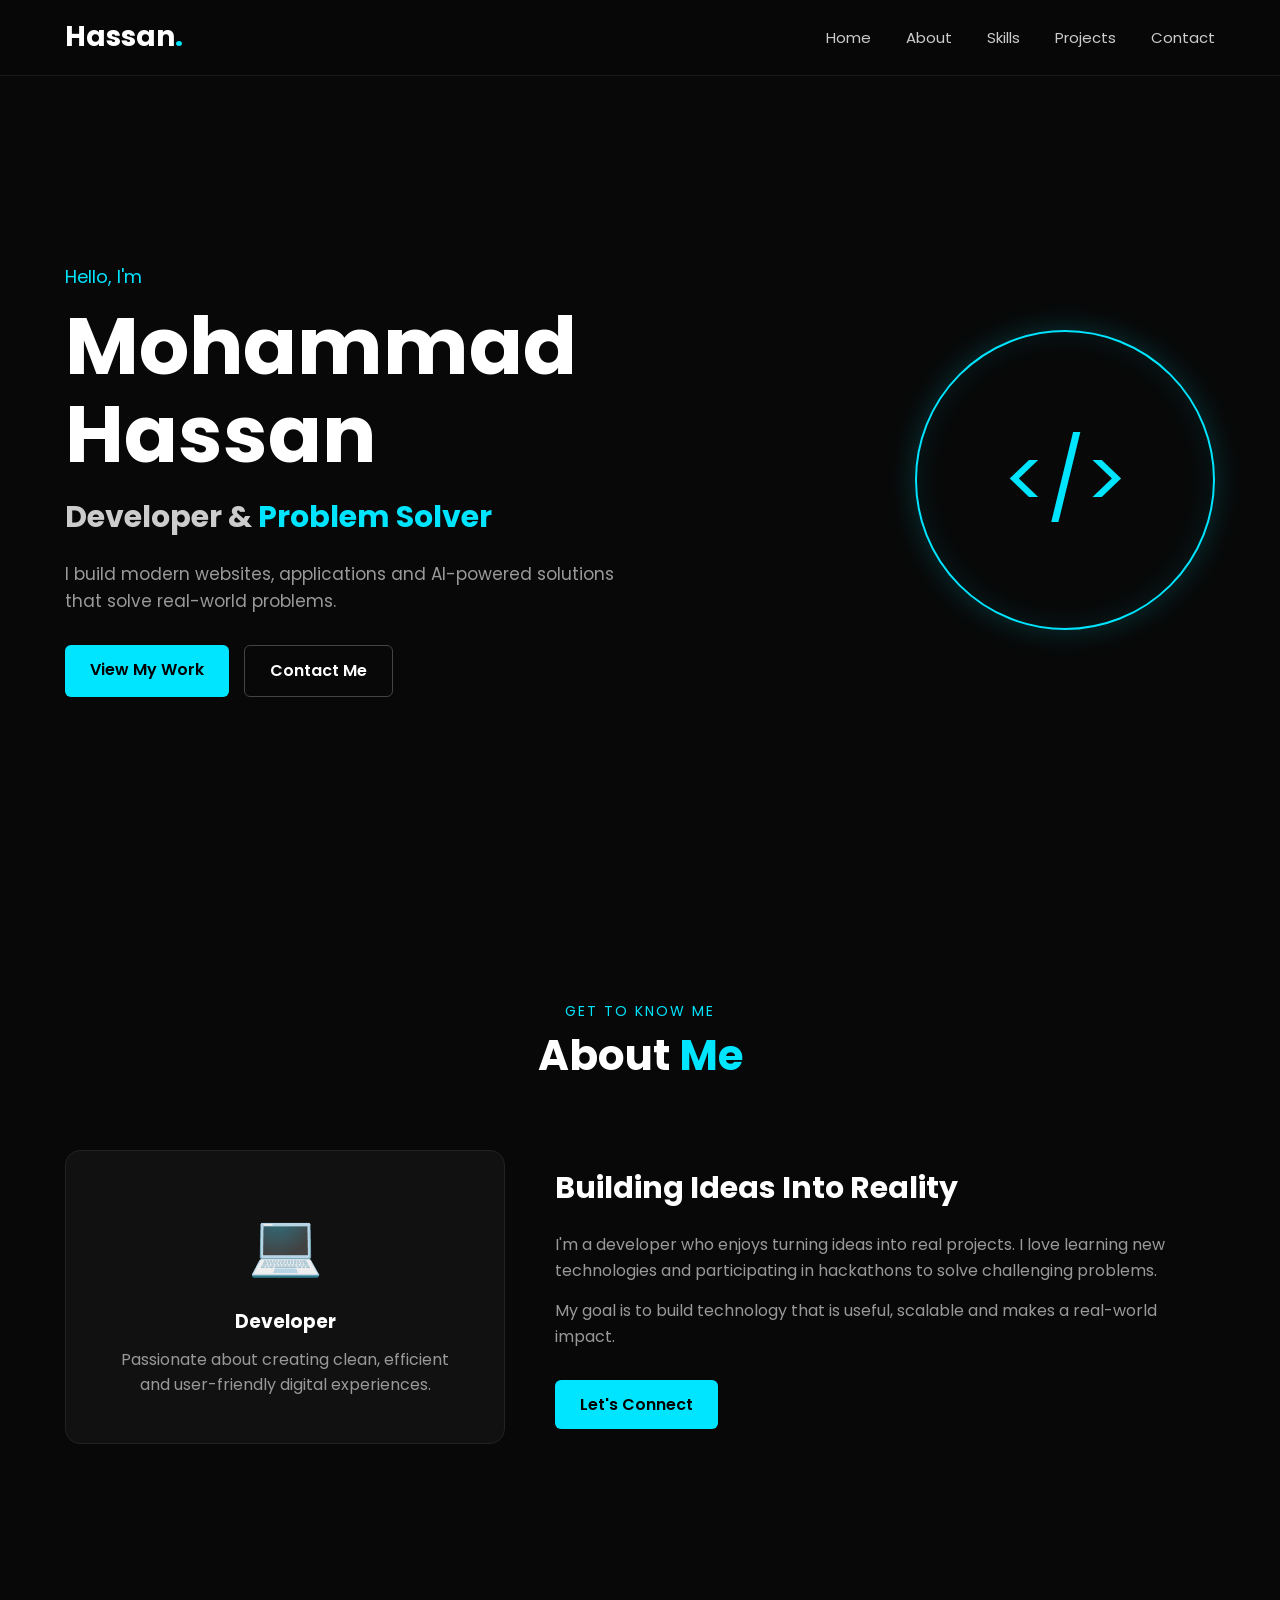
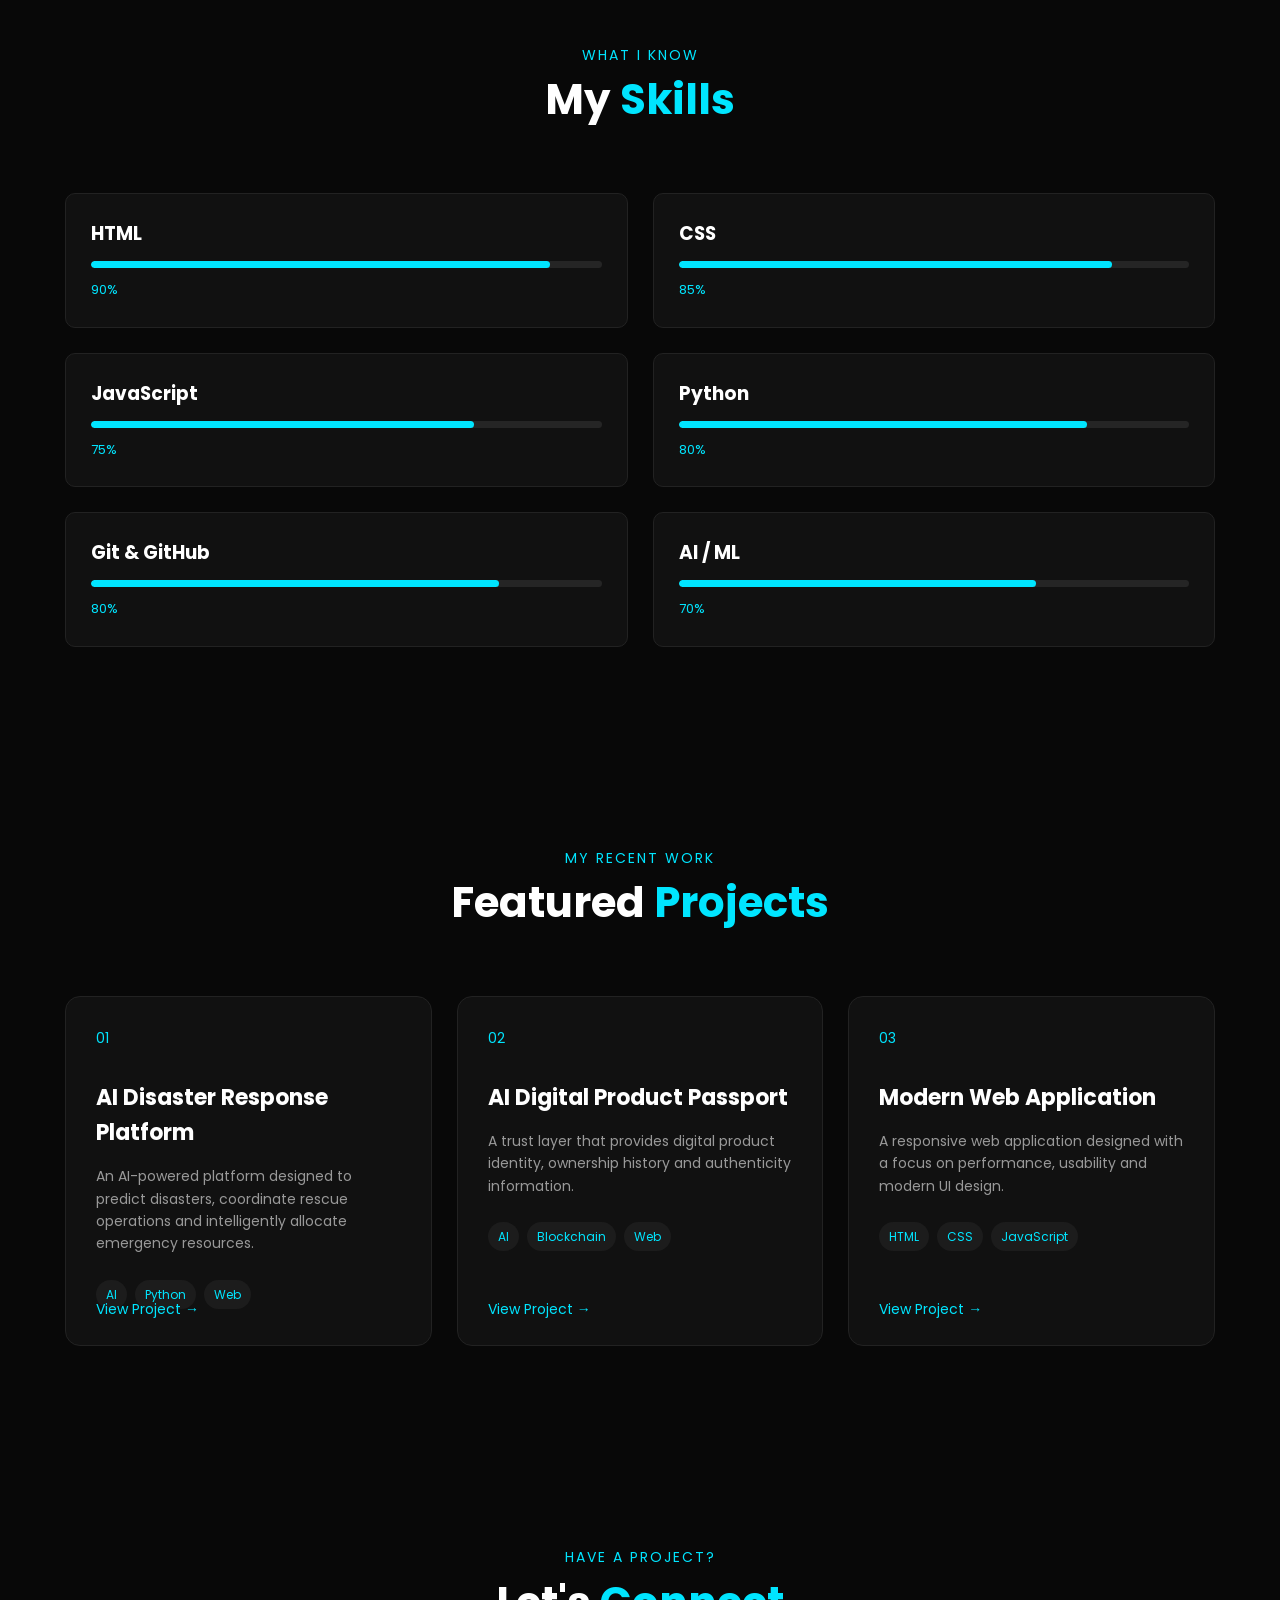
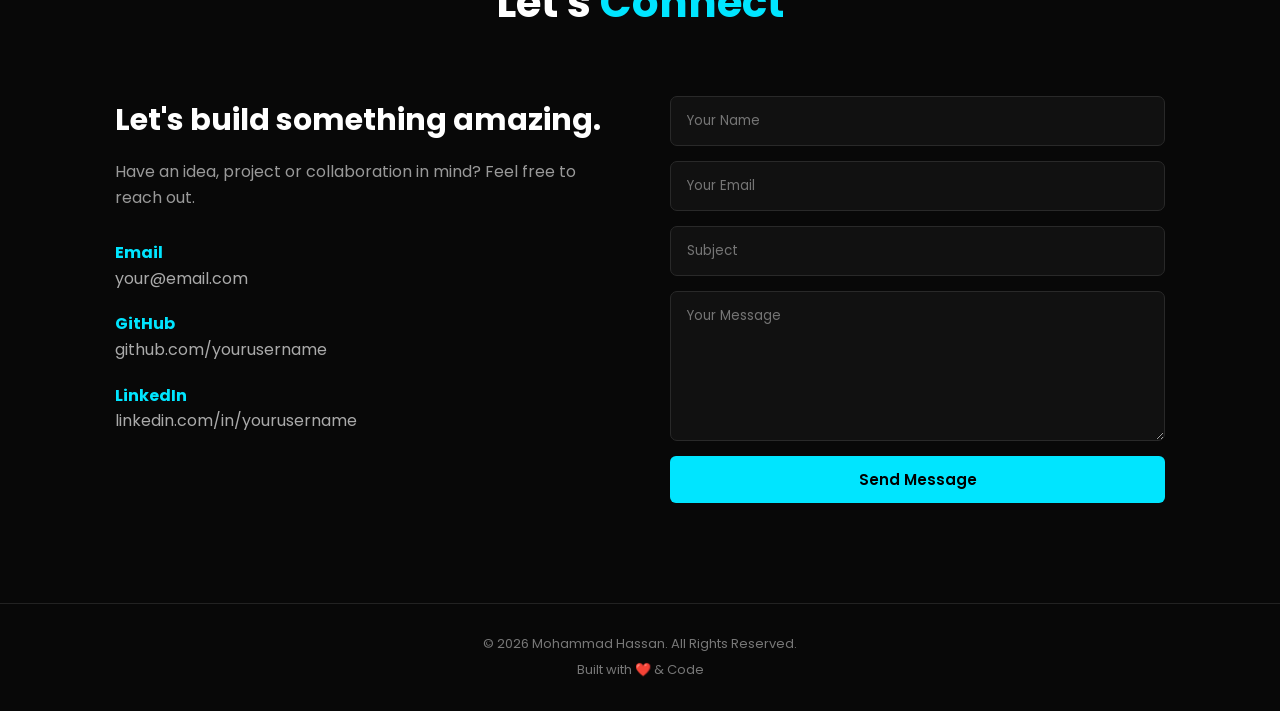
==== index.html @ 222332b6 "organised demo portfolio" ====
<!DOCTYPE html>
<html lang="en">
<head>
    <meta charset="UTF-8">
    <meta name="viewport" content="width=device-width, initial-scale=1.0">
    <title>My Portfolio | Hassan</title>

    <link rel="stylesheet" href="style.css">

    <!-- Google Font -->
    <link rel="preconnect" href="https://fonts.googleapis.com">
    <link rel="preconnect" href="https://fonts.gstatic.com" crossorigin>
    <link href="https://fonts.googleapis.com/css2?family=Poppins:wght@300;400;500;600;700&display=swap" rel="stylesheet">
</head>

<body>

    <!-- Navbar -->
    <header>
        <nav class="navbar">
            <div class="logo">Hassan<span>.</span></div>

            <ul class="nav-links">
                <li><a href="#home">Home</a></li>
                <li><a href="#about">About</a></li>
                <li><a href="#skills">Skills</a></li>
                <li><a href="#projects">Projects</a></li>
                <li><a href="#contact">Contact</a></li>
            </ul>
        </nav>
    </header>

    <!-- Hero Section -->
    <section id="home" class="hero">

        <div class="hero-content">
            <p class="hello">Hello, I'm</p>

            <h1>Mohammad Hassan</h1>

            <h2>Developer & <span>Problem Solver</span></h2>

            <p class="hero-text">
                I build modern websites, applications and AI-powered
                solutions that solve real-world problems.
            </p>

            <div class="hero-buttons">
                <a href="#projects" class="btn primary-btn">View My Work</a>
                <a href="#contact" class="btn secondary-btn">Contact Me</a>
            </div>
        </div>

        <div class="hero-image">
            <div class="profile-circle">
                <span>&lt;/&gt;</span>
            </div>
        </div>

    </section>

    <!-- About -->
    <section id="about" class="section">

        <div class="section-title">
            <p>Get To Know Me</p>
            <h2>About <span>Me</span></h2>
        </div>

        <div class="about-content">

            <div class="about-card">
                <div class="about-icon">💻</div>
                <h3>Developer</h3>
                <p>
                    Passionate about creating clean, efficient and
                    user-friendly digital experiences.
                </p>
            </div>

            <div class="about-text">
                <h3>Building Ideas Into Reality</h3>

                <p>
                    I'm a developer who enjoys turning ideas into real
                    projects. I love learning new technologies and
                    participating in hackathons to solve challenging
                    problems.
                </p>

                <p>
                    My goal is to build technology that is useful,
                    scalable and makes a real-world impact.
                </p>

                <a href="#contact" class="btn primary-btn">Let's Connect</a>
            </div>

        </div>
    </section>

    <!-- Skills -->
    <section id="skills" class="section skills-section">

        <div class="section-title">
            <p>What I Know</p>
            <h2>My <span>Skills</span></h2>
        </div>

        <div class="skills-grid">

            <div class="skill-card">
                <h3>HTML</h3>
                <div class="progress">
                    <div class="progress-bar html"></div>
                </div>
                <span>90%</span>
            </div>

            <div class="skill-card">
                <h3>CSS</h3>
                <div class="progress">
                    <div class="progress-bar css"></div>
                </div>
                <span>85%</span>
            </div>

            <div class="skill-card">
                <h3>JavaScript</h3>
                <div class="progress">
                    <div class="progress-bar js"></div>
                </div>
                <span>75%</span>
            </div>

            <div class="skill-card">
                <h3>Python</h3>
                <div class="progress">
                    <div class="progress-bar python"></div>
                </div>
                <span>80%</span>
            </div>

            <div class="skill-card">
                <h3>Git & GitHub</h3>
                <div class="progress">
                    <div class="progress-bar git"></div>
                </div>
                <span>80%</span>
            </div>

            <div class="skill-card">
                <h3>AI / ML</h3>
                <div class="progress">
                    <div class="progress-bar ai"></div>
                </div>
                <span>70%</span>
            </div>

        </div>
    </section>

    <!-- Projects -->
    <section id="projects" class="section">

        <div class="section-title">
            <p>My Recent Work</p>
            <h2>Featured <span>Projects</span></h2>
        </div>

        <div class="projects-grid">

            <div class="project-card">
                <div class="project-number">01</div>
                <h3>AI Disaster Response Platform</h3>

                <p>
                    An AI-powered platform designed to predict disasters,
                    coordinate rescue operations and intelligently allocate
                    emergency resources.
                </p>

                <div class="project-tags">
                    <span>AI</span>
                    <span>Python</span>
                    <span>Web</span>
                </div>

                <a href="#" class="project-link">View Project →</a>
            </div>

            <div class="project-card">
                <div class="project-number">02</div>
                <h3>AI Digital Product Passport</h3>

                <p>
                    A trust layer that provides digital product identity,
                    ownership history and authenticity information.
                </p>

                <div class="project-tags">
                    <span>AI</span>
                    <span>Blockchain</span>
                    <span>Web</span>
                </div>

                <a href="#" class="project-link">View Project →</a>
            </div>

            <div class="project-card">
                <div class="project-number">03</div>
                <h3>Modern Web Application</h3>

                <p>
                    A responsive web application designed with a focus on
                    performance, usability and modern UI design.
                </p>

                <div class="project-tags">
                    <span>HTML</span>
                    <span>CSS</span>
                    <span>JavaScript</span>
                </div>

                <a href="#" class="project-link">View Project →</a>
            </div>

        </div>
    </section>

    <!-- Contact -->
    <section id="contact" class="section contact-section">

        <div class="section-title">
            <p>Have a Project?</p>
            <h2>Let's <span>Connect</span></h2>
        </div>

        <div class="contact-container">

            <div class="contact-info">
                <h3>Let's build something amazing.</h3>

                <p>
                    Have an idea, project or collaboration in mind?
                    Feel free to reach out.
                </p>

                <div class="contact-item">
                    <strong>Email</strong>
                    <p>your@email.com</p>
                </div>

                <div class="contact-item">
                    <strong>GitHub</strong>
                    <p>github.com/yourusername</p>
                </div>

                <div class="contact-item">
                    <strong>LinkedIn</strong>
                    <p>linkedin.com/in/yourusername</p>
                </div>
            </div>

            <form class="contact-form">

                <input type="text" placeholder="Your Name" required>

                <input type="email" placeholder="Your Email" required>

                <input type="text" placeholder="Subject">

                <textarea rows="6" placeholder="Your Message"></textarea>

                <button type="submit" class="btn primary-btn">
                    Send Message
                </button>

            </form>

        </div>
    </section>

    <!-- Footer -->
    <footer>
        <p>
            © 2026 Mohammad Hassan. All Rights Reserved.
        </p>

        <p>Built with ❤️ & Code</p>
    </footer>

</body>
</html>
---- style.css ----
/* =========================
   RESET
========================= */

* {
    margin: 0;
    padding: 0;
    box-sizing: border-box;
}

html {
    scroll-behavior: smooth;
}

body {
    font-family: "Poppins", sans-serif;
    background: #080808;
    color: #ffffff;
    line-height: 1.6;
}

a {
    text-decoration: none;
    color: inherit;
}

ul {
    list-style: none;
}


/* =========================
   NAVBAR
========================= */

header {
    position: fixed;
    width: 100%;
    top: 0;
    left: 0;
    z-index: 1000;
    background: rgba(8, 8, 8, 0.85);
    backdrop-filter: blur(12px);
    border-bottom: 1px solid rgba(255, 255, 255, 0.08);
}

.navbar {
    max-width: 1200px;
    margin: auto;
    height: 75px;
    display: flex;
    justify-content: space-between;
    align-items: center;
    padding: 0 25px;
}

.logo {
    font-size: 28px;
    font-weight: 700;
}

.logo span {
    color: #00e5ff;
}

.nav-links {
    display: flex;
    gap: 35px;
}

.nav-links a {
    color: #ccc;
    font-size: 15px;
    transition: 0.3s;
}

.nav-links a:hover {
    color: #00e5ff;
}


/* =========================
   HERO
========================= */

.hero {
    min-height: 100vh;
    max-width: 1200px;
    margin: auto;
    padding: 120px 25px 60px;

    display: flex;
    align-items: center;
    justify-content: space-between;
    gap: 50px;
}

.hero-content {
    max-width: 650px;
}

.hello {
    color: #00e5ff;
    font-size: 18px;
    margin-bottom: 10px;
}

.hero h1 {
    font-size: clamp(45px, 7vw, 80px);
    line-height: 1.1;
    margin-bottom: 15px;
}

.hero h2 {
    font-size: 30px;
    color: #ccc;
    margin-bottom: 20px;
}

.hero h2 span {
    color: #00e5ff;
}

.hero-text {
    color: #999;
    max-width: 550px;
    font-size: 17px;
    margin-bottom: 30px;
}

.hero-buttons {
    display: flex;
    gap: 15px;
}

.btn {
    display: inline-block;
    padding: 12px 25px;
    border-radius: 6px;
    font-weight: 600;
    transition: 0.3s;
}

.primary-btn {
    background: #00e5ff;
    color: #000;
}

.primary-btn:hover {
    transform: translateY(-3px);
    box-shadow: 0 10px 30px rgba(0, 229, 255, 0.25);
}

.secondary-btn {
    border: 1px solid #444;
    color: white;
}

.secondary-btn:hover {
    border-color: #00e5ff;
    color: #00e5ff;
}


/* =========================
   HERO IMAGE
========================= */

.hero-image {
    display: flex;
    justify-content: center;
    align-items: center;
}

.profile-circle {
    width: 300px;
    height: 300px;
    border-radius: 50%;

    display: flex;
    align-items: center;
    justify-content: center;

    border: 2px solid #00e5ff;
    box-shadow:
        0 0 30px rgba(0, 229, 255, 0.2),
        inset 0 0 30px rgba(0, 229, 255, 0.1);
}

.profile-circle span {
    font-size: 80px;
    color: #00e5ff;
}


/* =========================
   SECTIONS
========================= */

.section {
    max-width: 1200px;
    margin: auto;
    padding: 100px 25px;
}

.section-title {
    text-align: center;
    margin-bottom: 60px;
}

.section-title p {
    color: #00e5ff;
    font-size: 14px;
    text-transform: uppercase;
    letter-spacing: 2px;
}

.section-title h2 {
    font-size: 42px;
}

.section-title h2 span {
    color: #00e5ff;
}


/* =========================
   ABOUT
========================= */

.about-content {
    display: grid;
    grid-template-columns: 1fr 1.5fr;
    gap: 50px;
    align-items: center;
}

.about-card {
    padding: 45px;
    text-align: center;
    background: #111;
    border: 1px solid #222;
    border-radius: 15px;
}

.about-icon {
    font-size: 60px;
    margin-bottom: 15px;
}

.about-card h3 {
    margin-bottom: 10px;
}

.about-card p {
    color: #999;
}

.about-text h3 {
    font-size: 30px;
    margin-bottom: 20px;
}

.about-text p {
    color: #999;
    margin-bottom: 15px;
}

.about-text .btn {
    margin-top: 15px;
}


/* =========================
   SKILLS
========================= */

.skills-section {
    max-width: 1200px;
}

.skills-grid {
    display: grid;
    grid-template-columns: repeat(2, 1fr);
    gap: 25px;
}

.skill-card {
    background: #111;
    padding: 25px;
    border-radius: 10px;
    border: 1px solid #222;
}

.skill-card h3 {
    margin-bottom: 12px;
}

.skill-card > span {
    color: #00e5ff;
    font-size: 13px;
}

.progress {
    height: 7px;
    background: #252525;
    border-radius: 10px;
    overflow: hidden;
    margin-bottom: 8px;
}

.progress-bar {
    height: 100%;
    background: #00e5ff;
    border-radius: 10px;
}

.html {
    width: 90%;
}

.css {
    width: 85%;
}

.js {
    width: 75%;
}

.python {
    width: 80%;
}

.git {
    width: 80%;
}

.ai {
    width: 70%;
}


/* =========================
   PROJECTS
========================= */

.projects-grid {
    display: grid;
    grid-template-columns: repeat(3, 1fr);
    gap: 25px;
}

.project-card {
    position: relative;
    padding: 30px;
    min-height: 350px;

    background: #111;
    border: 1px solid #222;
    border-radius: 15px;

    transition: 0.3s;
}

.project-card:hover {
    transform: translateY(-8px);
    border-color: #00e5ff;
}

.project-number {
    color: #00e5ff;
    font-size: 14px;
    margin-bottom: 30px;
}

.project-card h3 {
    font-size: 22px;
    margin-bottom: 15px;
}

.project-card p {
    color: #999;
    font-size: 14px;
}

.project-tags {
    display: flex;
    flex-wrap: wrap;
    gap: 8px;
    margin-top: 25px;
}

.project-tags span {
    padding: 5px 10px;
    border-radius: 20px;
    background: #1c1c1c;
    color: #00e5ff;
    font-size: 12px;
}

.project-link {
    position: absolute;
    bottom: 25px;
    color: #00e5ff;
    font-size: 14px;
}


/* =========================
   CONTACT
========================= */

.contact-section {
    max-width: 1100px;
}

.contact-container {
    display: grid;
    grid-template-columns: 1fr 1fr;
    gap: 60px;
}

.contact-info h3 {
    font-size: 30px;
    margin-bottom: 15px;
}

.contact-info > p {
    color: #999;
    margin-bottom: 30px;
}

.contact-item {
    margin-bottom: 20px;
}

.contact-item strong {
    color: #00e5ff;
}

.contact-item p {
    color: #aaa;
}

.contact-form {
    display: flex;
    flex-direction: column;
    gap: 15px;
}

.contact-form input,
.contact-form textarea {
    width: 100%;
    padding: 14px 16px;

    background: #111;
    color: white;

    border: 1px solid #292929;
    border-radius: 7px;

    font-family: inherit;
    outline: none;
}

.contact-form input:focus,
.contact-form textarea:focus {
    border-color: #00e5ff;
}

.contact-form textarea {
    resize: vertical;
}

.contact-form button {
    border: none;
    cursor: pointer;
    font-family: inherit;
    font-size: 15px;
}


/* =========================
   FOOTER
========================= */

footer {
    text-align: center;
    padding: 30px 20px;
    border-top: 1px solid #222;
    color: #777;
    font-size: 13px;
}

footer p:first-child {
    margin-bottom: 5px;
}


/* =========================
   RESPONSIVE DESIGN
========================= */

@media (max-width: 850px) {

    .nav-links {
        gap: 15px;
    }

    .hero {
        flex-direction: column-reverse;
        text-align: center;
        justify-content: center;
    }

    .hero-text {
        margin-left: auto;
        margin-right: auto;
    }

    .hero-buttons {
        justify-content: center;
    }

    .profile-circle {
        width: 220px;
        height: 220px;
    }

    .profile-circle span {
        font-size: 60px;
    }

    .about-content {
        grid-template-columns: 1fr;
    }

    .projects-grid {
        grid-template-columns: 1fr 1fr;
    }

    .contact-container {
        grid-template-columns: 1fr;
    }
}


@media (max-width: 600px) {

    .navbar {
        height: auto;
        padding: 18px;
        flex-direction: column;
        gap: 15px;
    }

    .nav-links {
        flex-wrap: wrap;
        justify-content: center;
        gap: 15px;
    }

    .hero {
        padding-top: 160px;
    }

    .hero h1 {
        font-size: 45px;
    }

    .hero h2 {
        font-size: 22px;
    }

    .hero-buttons {
        flex-direction: column;
    }

    .section {
        padding: 70px 20px;
    }

    .section-title h2 {
        font-size: 34px;
    }

    .skills-grid,
    .projects-grid {
        grid-template-columns: 1fr;
    }

    .project-card {
        min-height: 330px;
    }
}
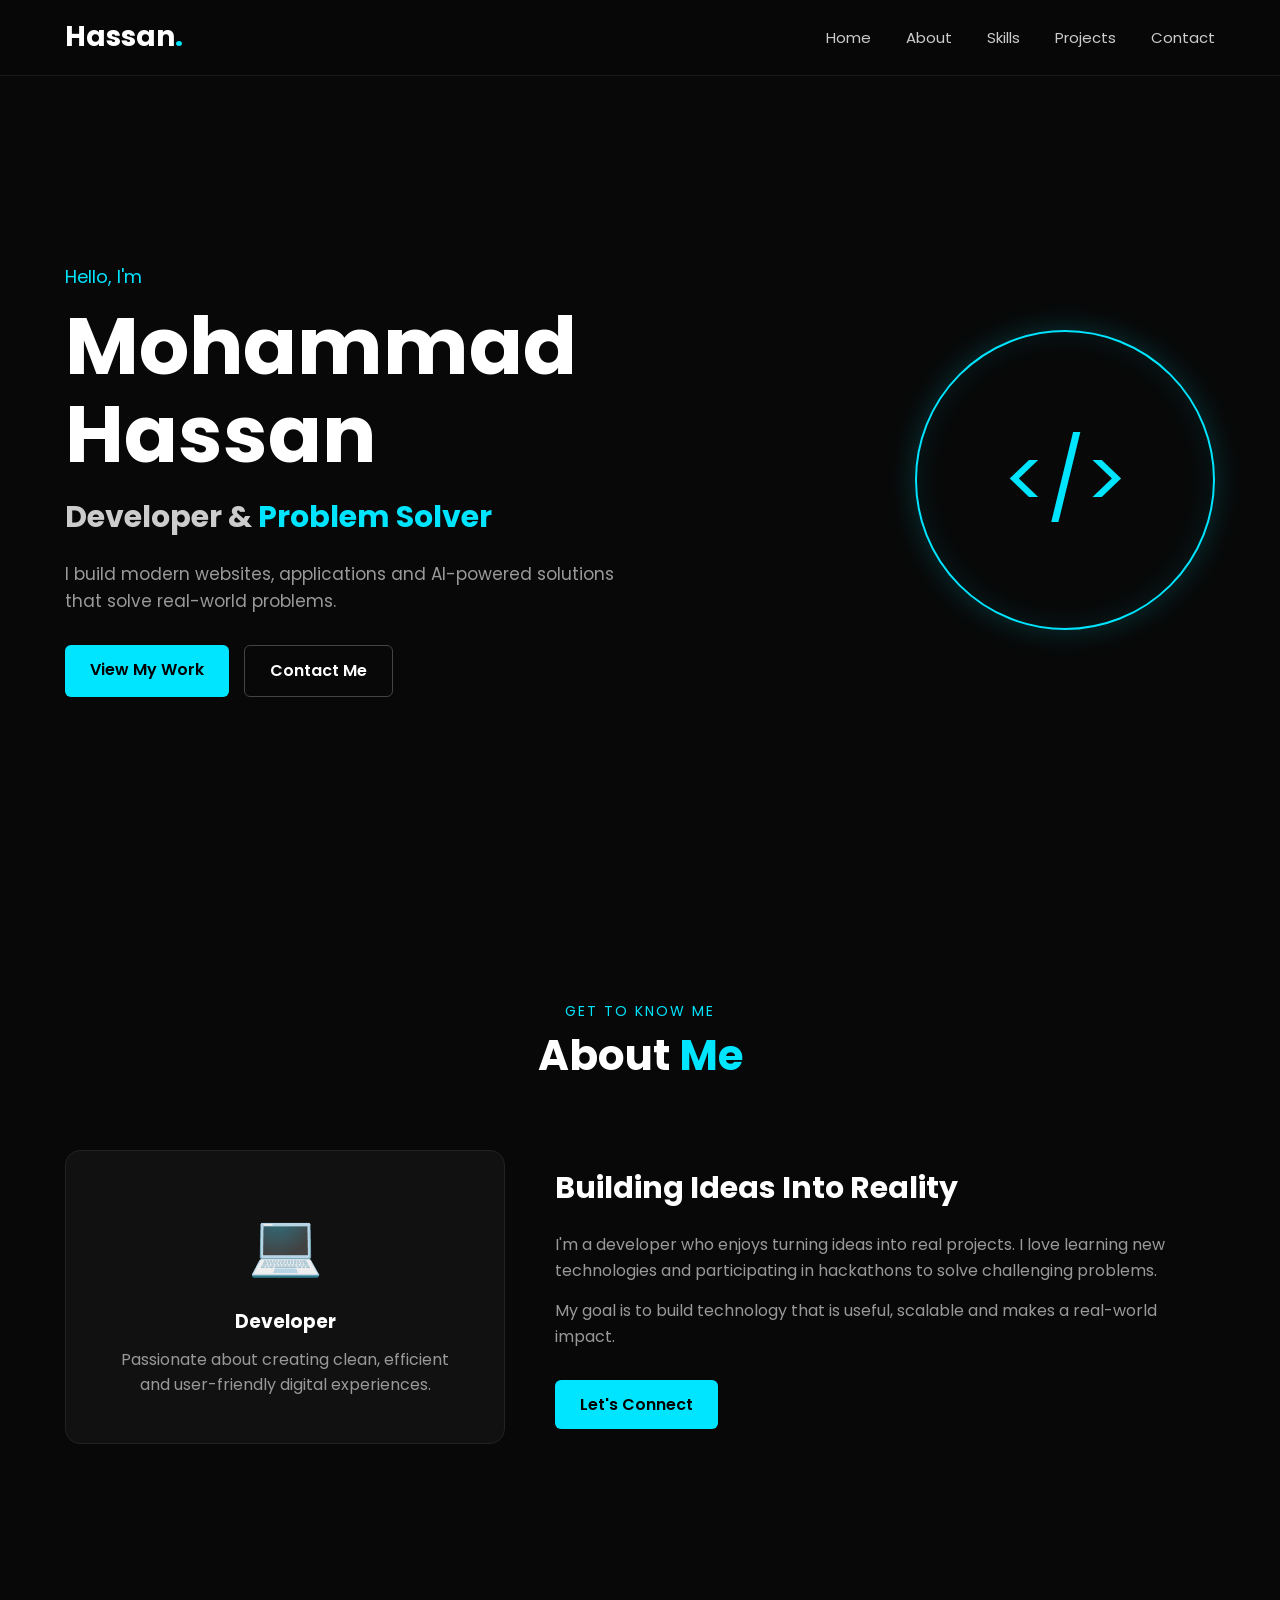
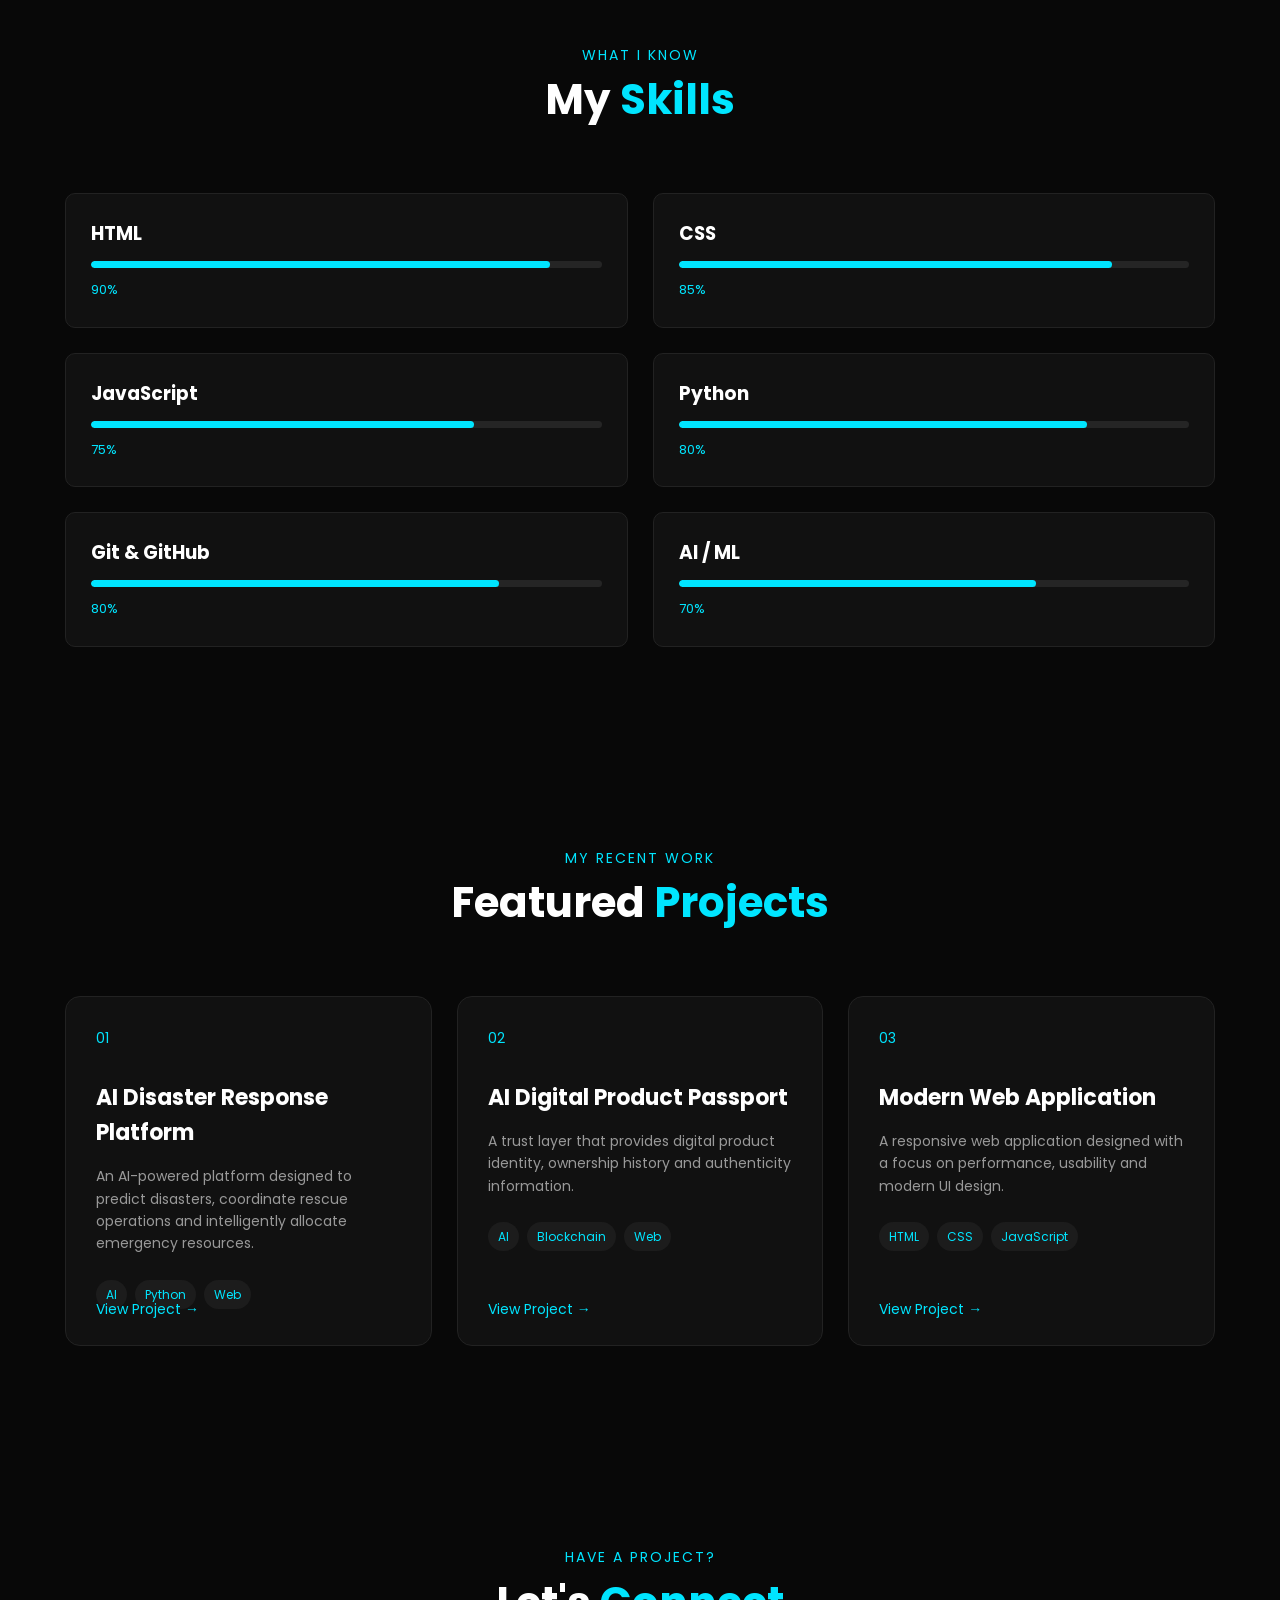
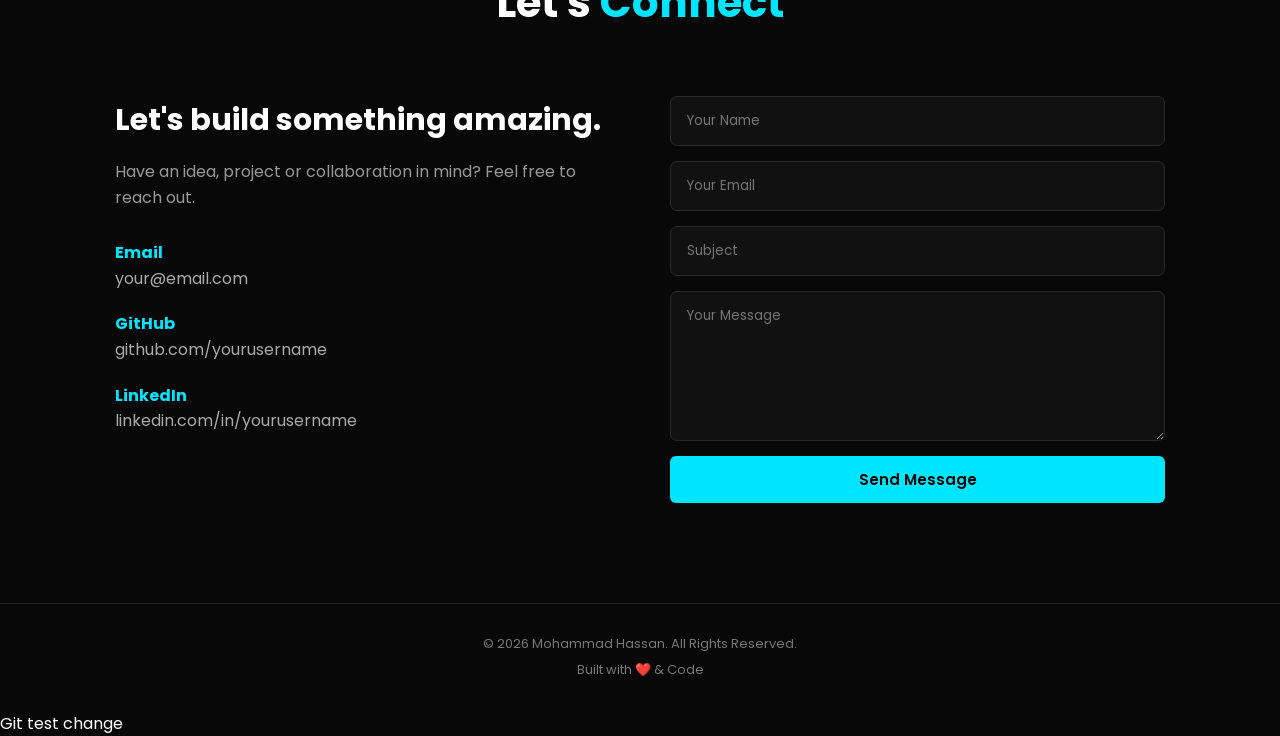
==== commit f6bf2f53: "added something" ====
--- a/index.html
+++ b/index.html
@@ -290,5 +290,7 @@
         <p>Built with ❤️ & Code</p>
     </footer>
 
+
+        <p>Git test change</p>
 </body>
 </html>
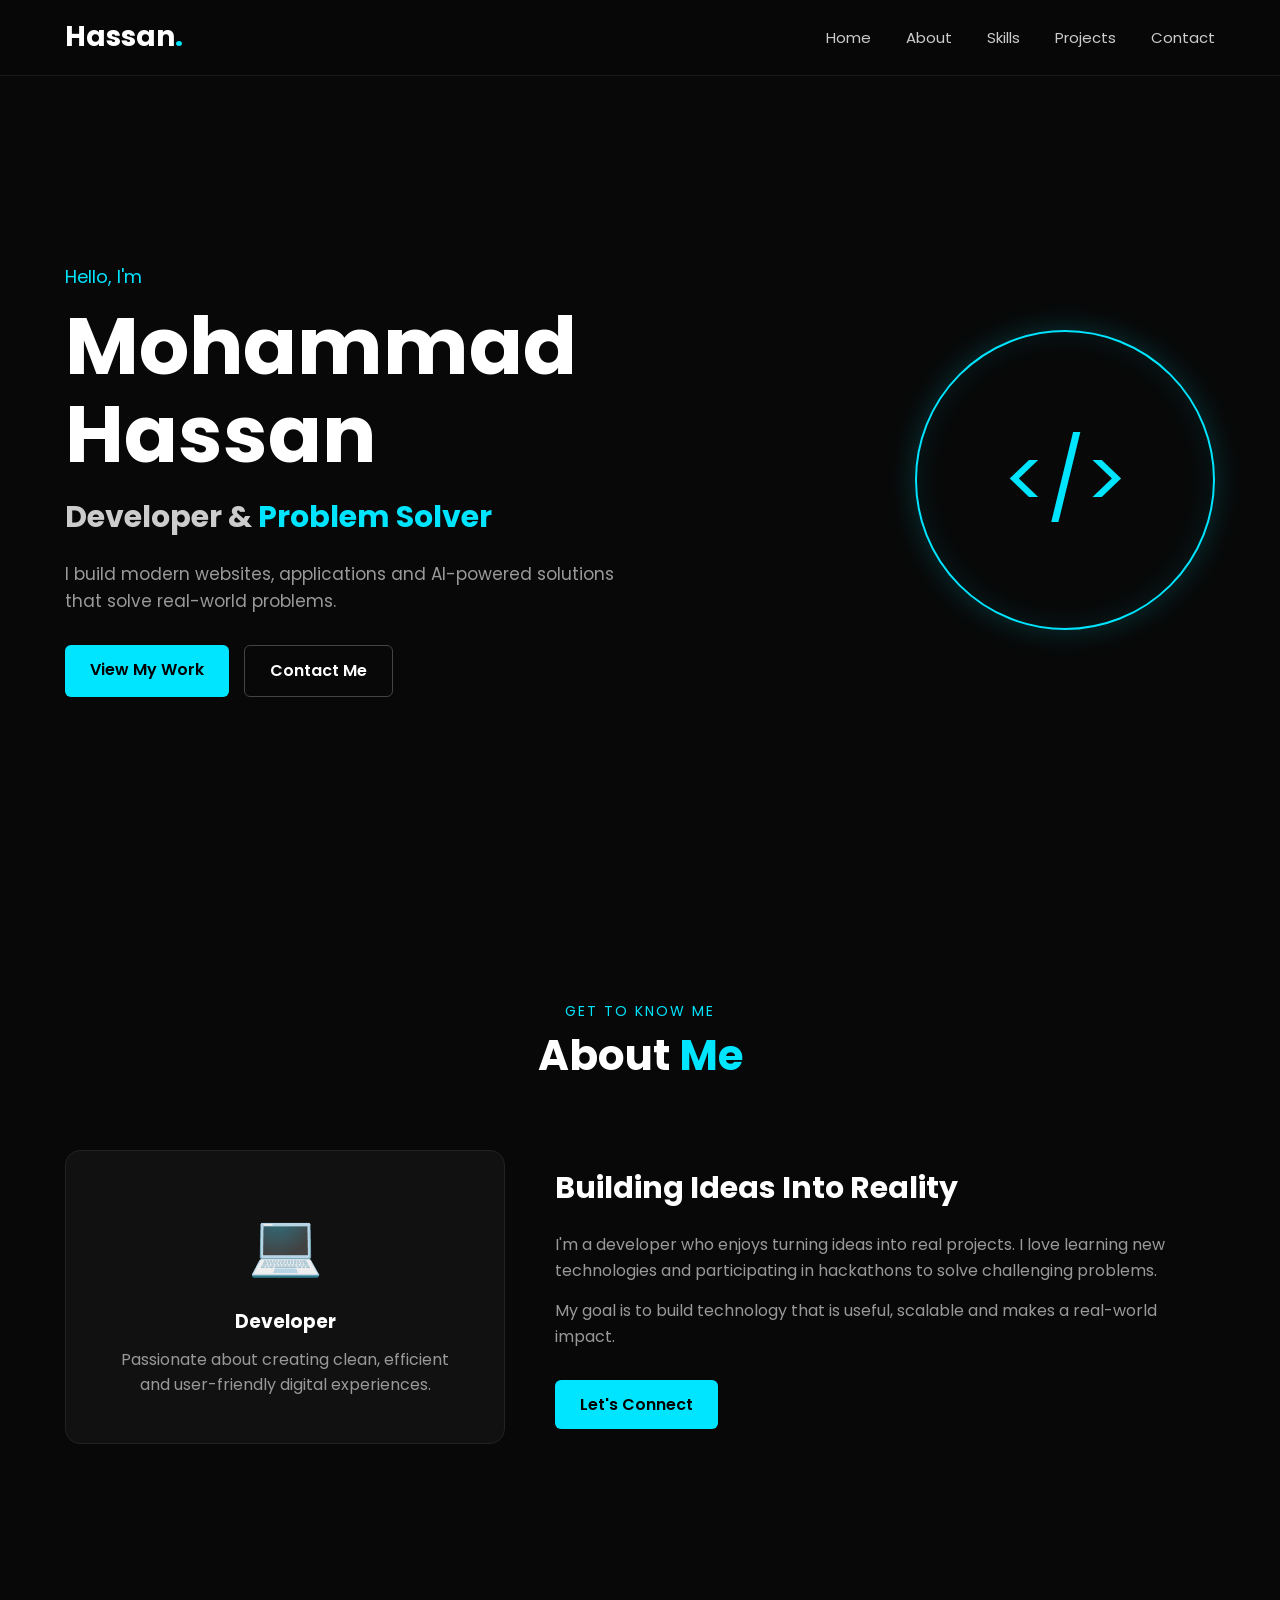
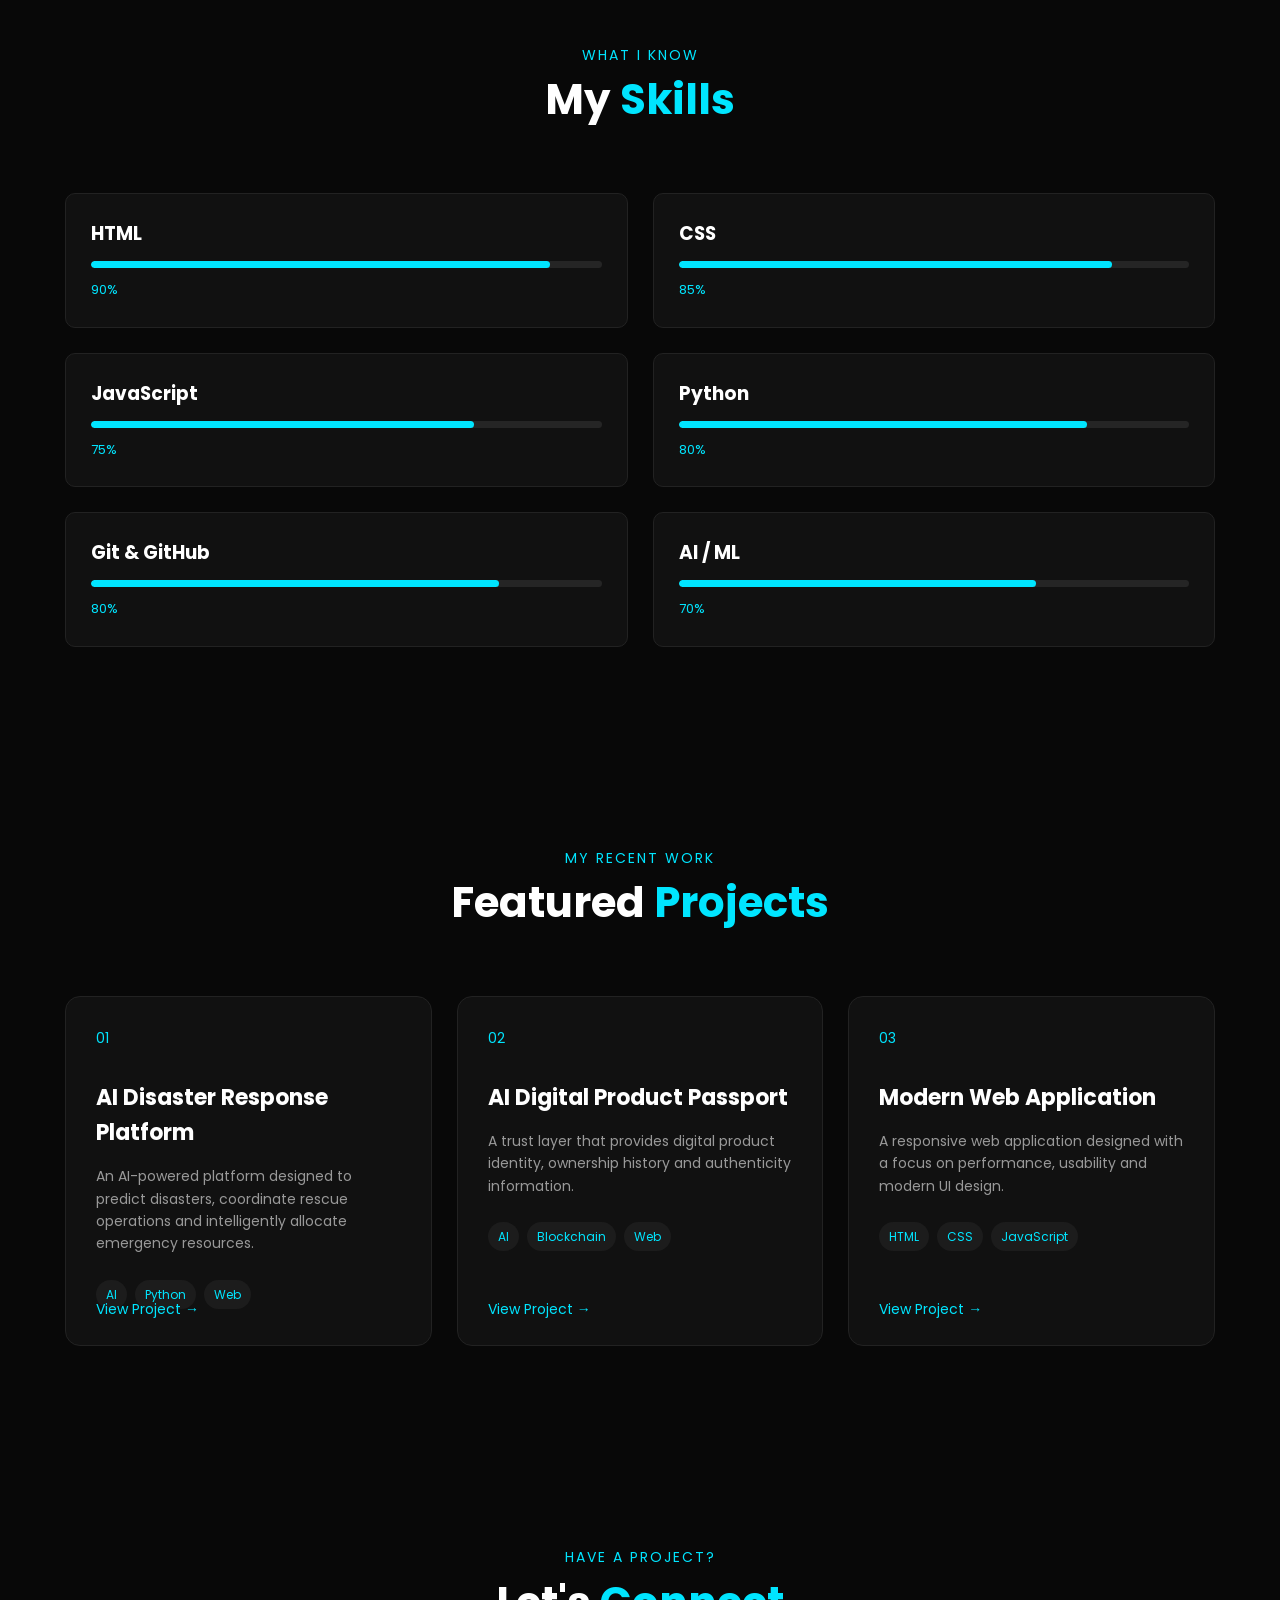
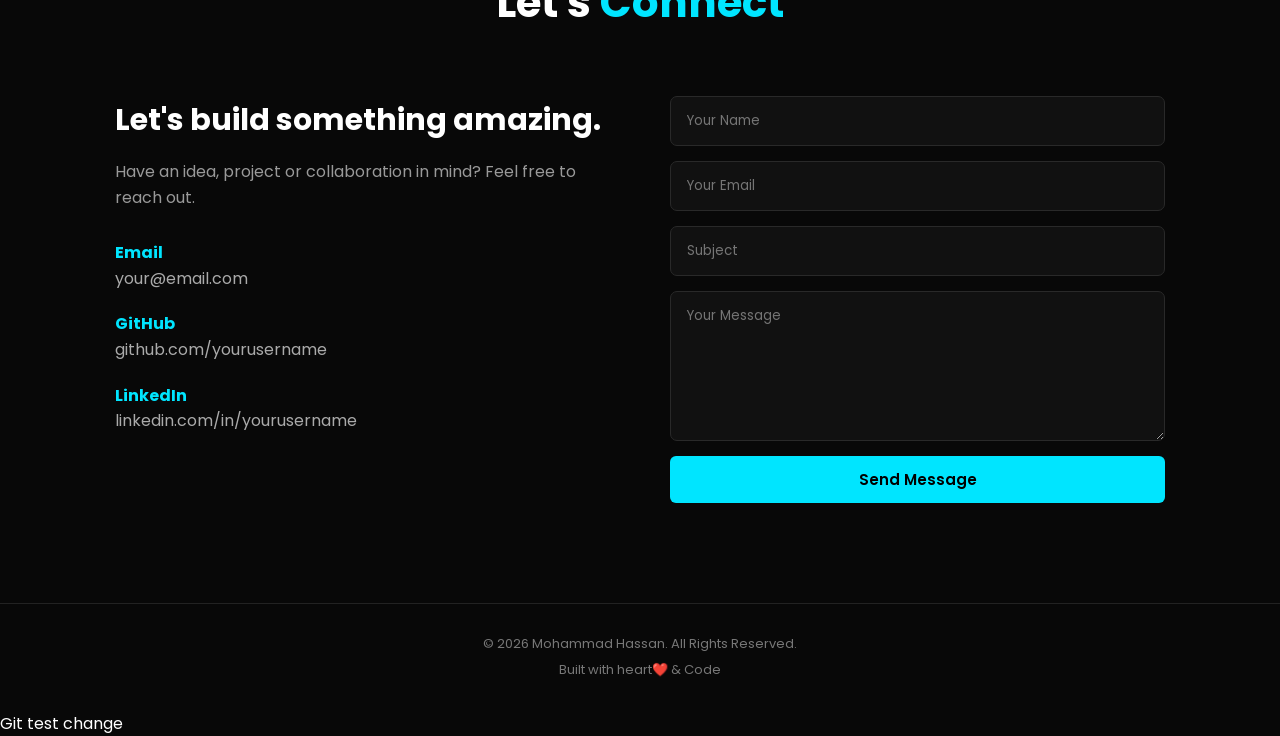
==== commit 992ca310: "little changes" ====
--- a/index.html
+++ b/index.html
@@ -287,7 +287,7 @@
             © 2026 Mohammad Hassan. All Rights Reserved.
         </p>
 
-        <p>Built with ❤️ & Code</p>
+        <p>Built with heart❤️ & Code</p>
     </footer>
 
 
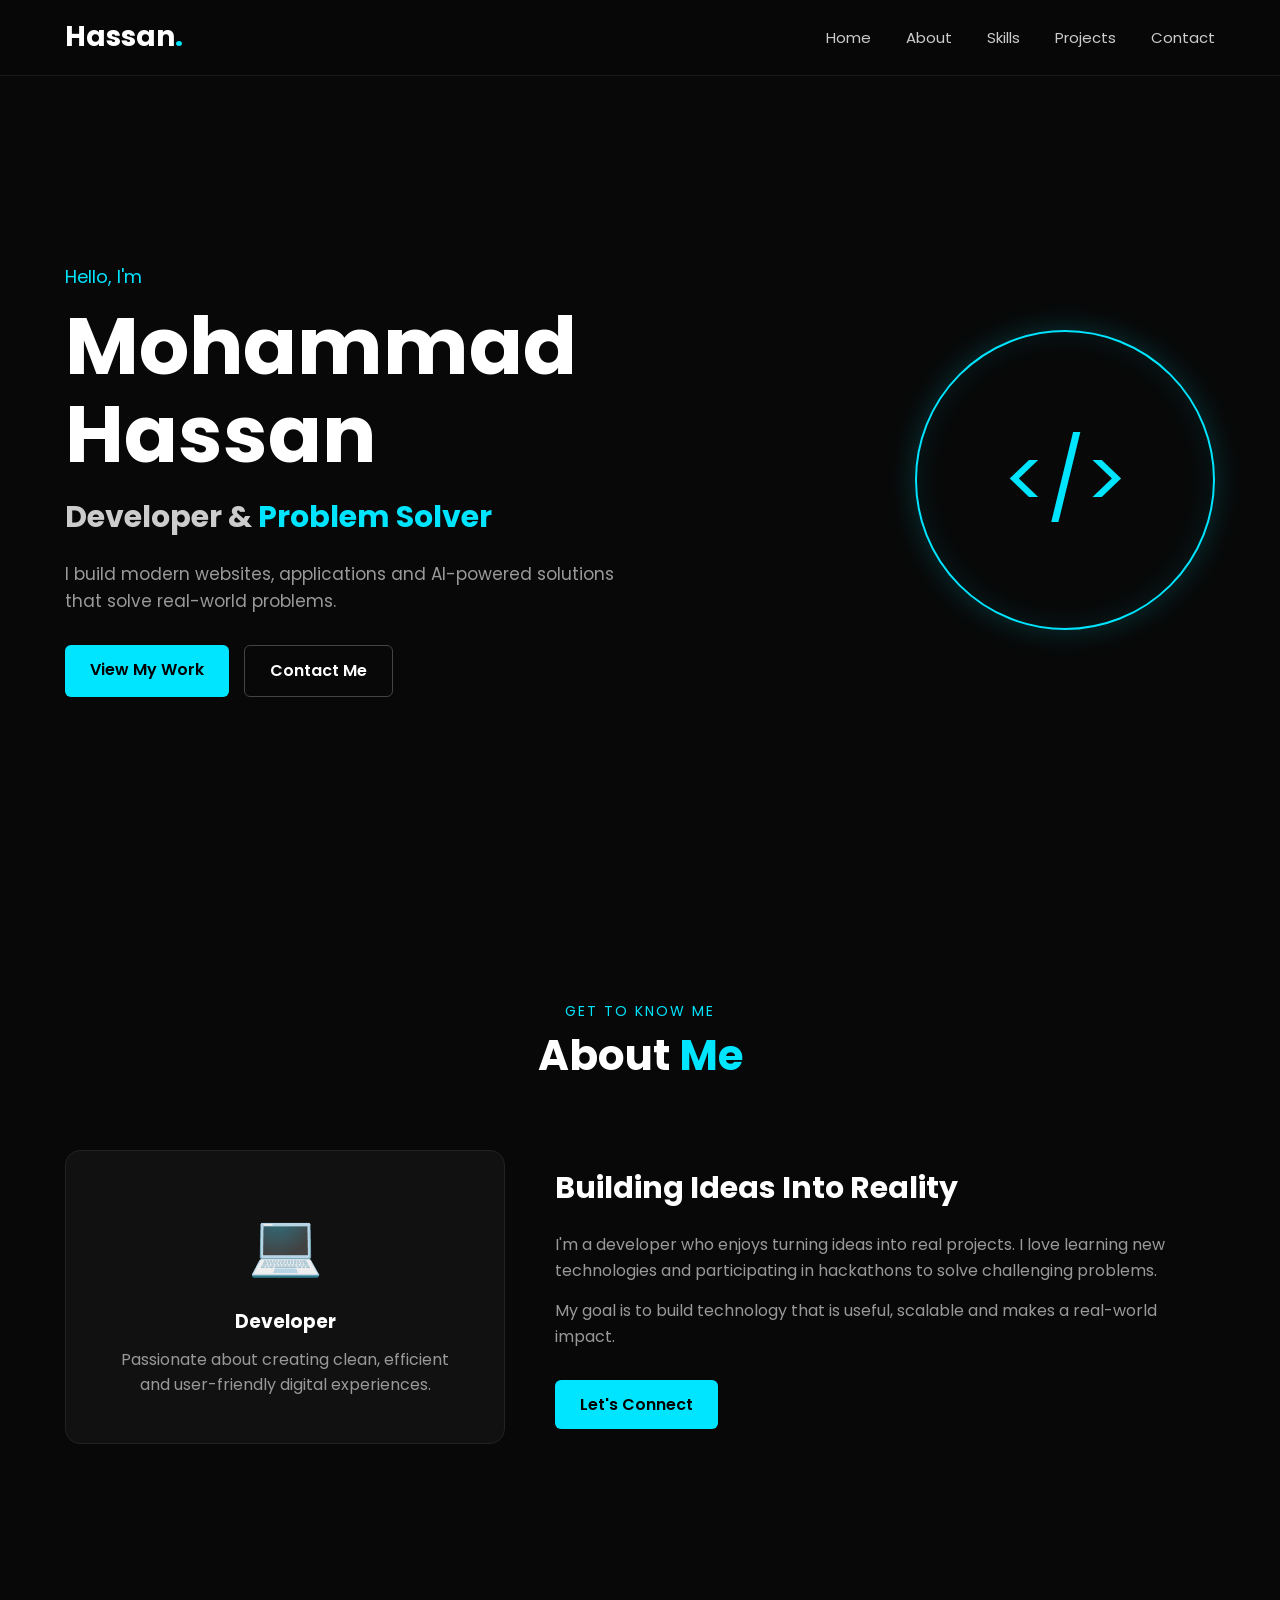
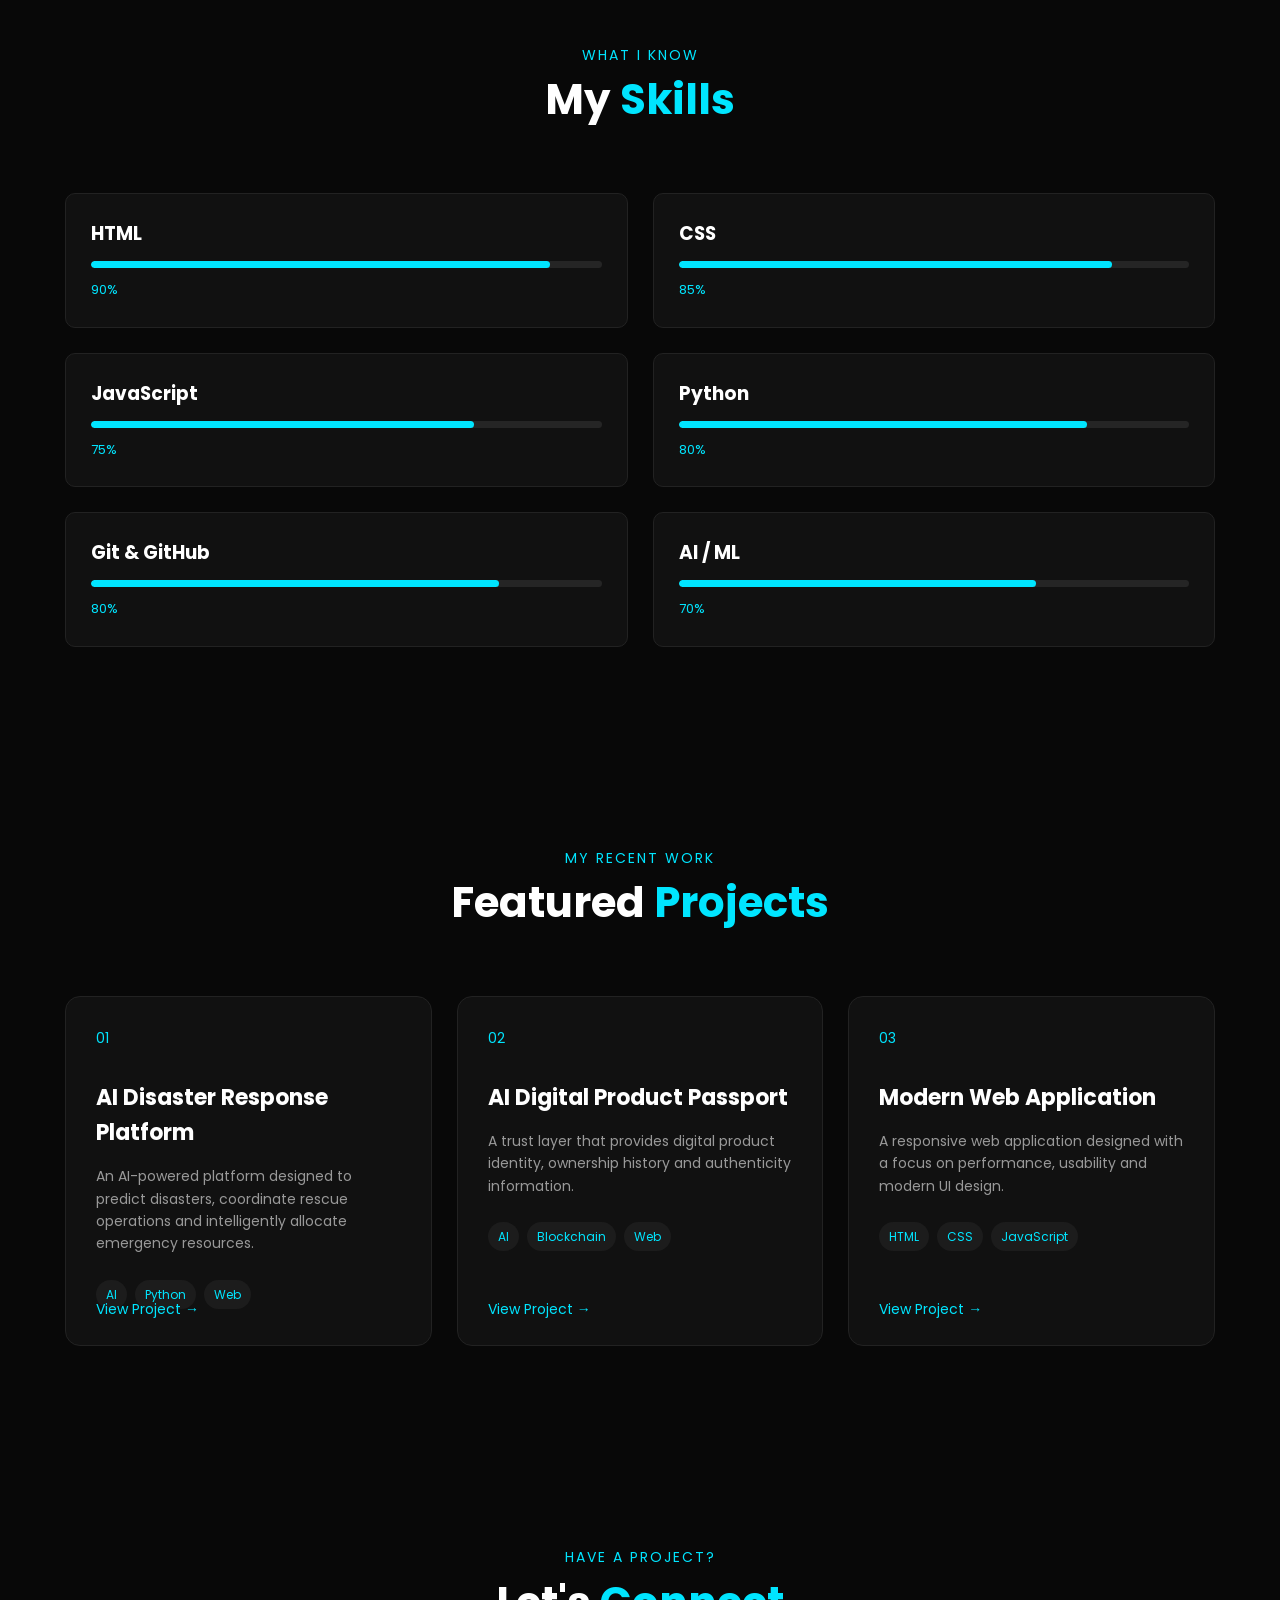
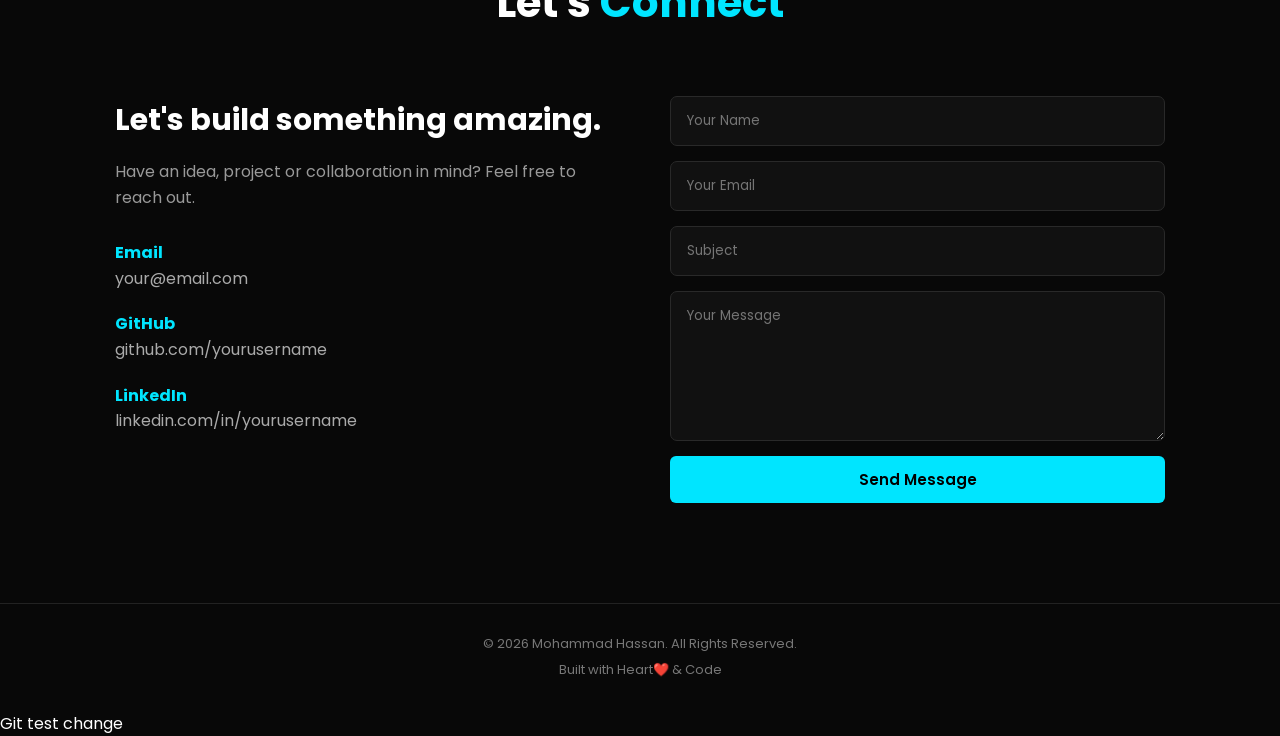
==== commit 20f12a54: "Not usefull changes" ====
--- a/index.html
+++ b/index.html
@@ -287,7 +287,7 @@
             © 2026 Mohammad Hassan. All Rights Reserved.
         </p>
 
-        <p>Built with heart❤️ & Code</p>
+        <p>Built with Heart❤️ & Code</p>
     </footer>
 
 
